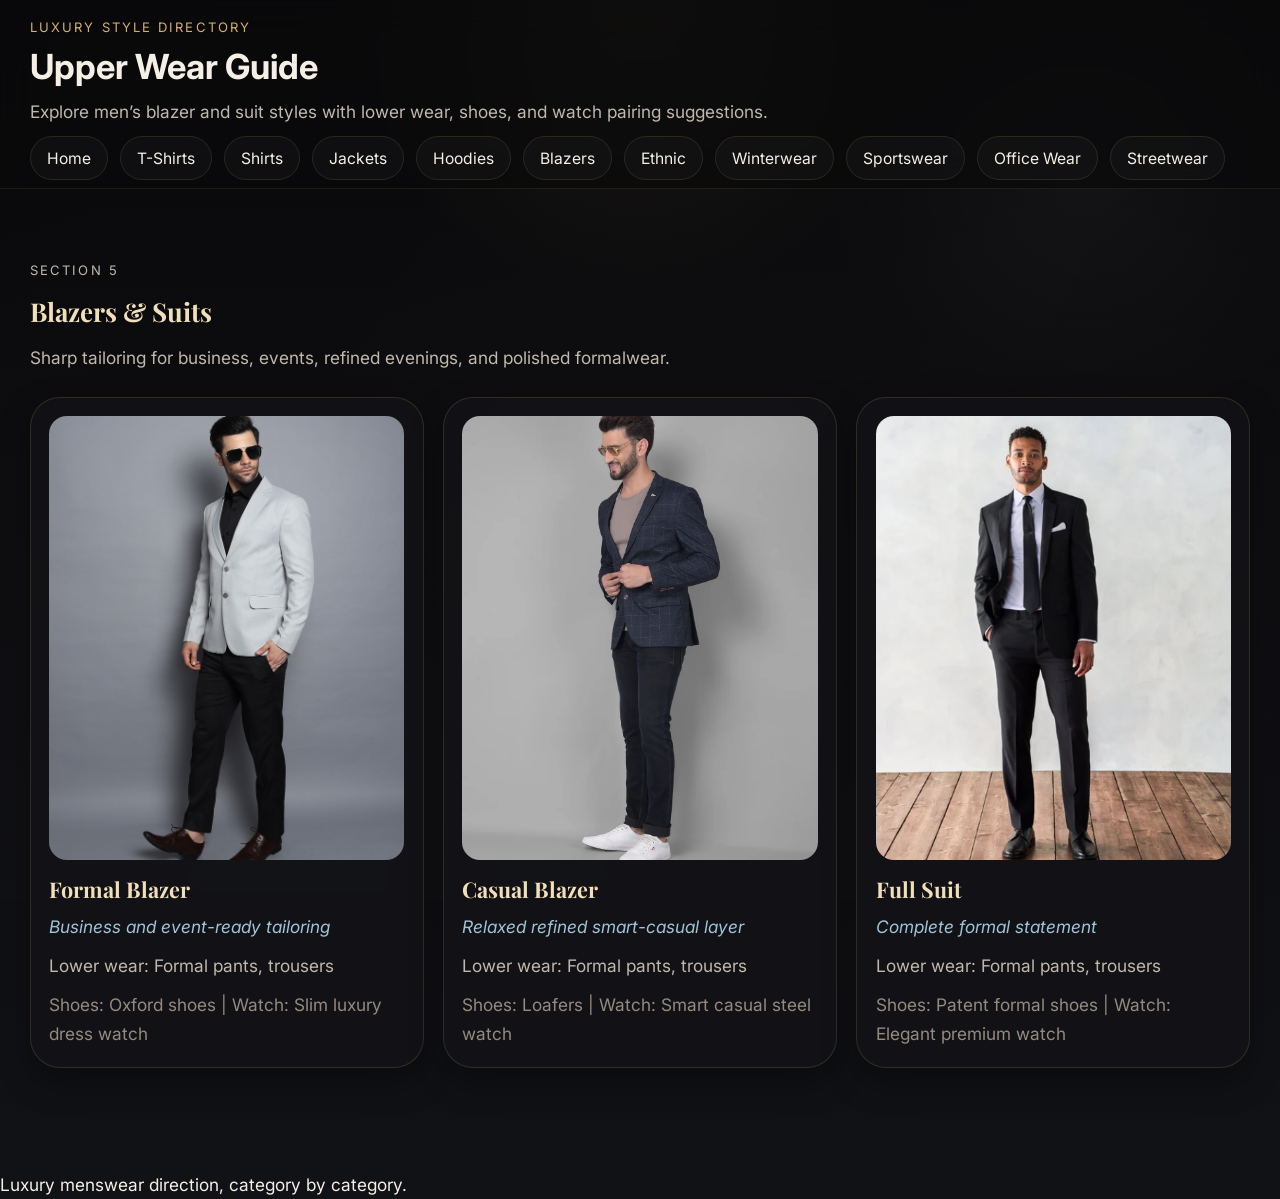
==== pintrest/blazers.html @ 8717c1ca "Add files via upload" ====
<!DOCTYPE html>
<html lang="en">
<head>
  <meta charset="UTF-8" />
  <meta name="viewport" content="width=device-width, initial-scale=1.0" />
  <title>Upper Wear Guide | Blazers</title>

  <link rel="preconnect" href="https://fonts.googleapis.com">
  <link rel="preconnect" href="https://fonts.gstatic.com" crossorigin>
  <link href="https://fonts.googleapis.com/css2?family=Playfair+Display:wght@600;700;800&family=Inter:wght@400;500;600&display=swap" rel="stylesheet">

  <link rel="stylesheet" href="style.css" />
</head>
<body>

  <header class="site-header">
    <div class="header-inner">
      <div class="brand-block">
        <p class="eyebrow">Luxury Style Directory</p>
        <h1>Upper Wear Guide</h1>
        <p class="hero-text">
          Explore men’s blazer and suit styles with lower wear, shoes, and watch pairing suggestions.
        </p>
      </div>

      <nav class="top-nav">
        <button class="nav-toggle" id="navToggle" aria-label="Open menu">☰</button>
        <ul class="nav-links" id="navLinks">
          <li><a href="index.html">Home</a></li>
          <li><a href="tshirts.html">T-Shirts</a></li>
          <li><a href="shirts.html">Shirts</a></li>
          <li><a href="jackets.html">Jackets</a></li>
          <li><a href="hoodies.html">Hoodies</a></li>
          <li><a href="blazers.html">Blazers</a></li>
          <li><a href="ethnic.html">Ethnic</a></li>
          <li><a href="winterwear.html">Winterwear</a></li>
          <li><a href="sportswear.html">Sportswear</a></li>
          <li><a href="officewear.html">Office Wear</a></li>
          <li><a href="streetwear.html">Streetwear</a></li>
        </ul>
      </nav>
    </div>
  </header>

  <main class="guide-main">

    <section class="guide-section" id="blazers">
      <div class="section-head">
        <p class="section-kicker">Section 5</p>
        <h2>Blazers & Suits</h2>
        <p>Sharp tailoring for business, events, refined evenings, and polished formalwear.</p>
      </div>

      <div class="guide-grid">
        <article class="guide-card" onclick="openGuideModal(this)">
          <div class="guide-image-wrap">
            <img src="imgs/demoo19.jpg" alt="Formal Blazer combination" class="guide-image">
          </div>
          <h3>Formal Blazer</h3>
          <p class="wear-type">Business and event-ready tailoring</p>
          <p class="lower-wear">Lower wear: Formal pants, trousers</p>
          <p class="extra-suggestion">Shoes: Oxford shoes | Watch: Slim luxury dress watch</p>
        </article>

        <article class="guide-card" onclick="openGuideModal(this)">
          <div class="guide-image-wrap">
            <img src="imgs/demoo20.jpg" alt="Casual Blazer combination" class="guide-image">
          </div>
          <h3>Casual Blazer</h3>
          <p class="wear-type">Relaxed refined smart-casual layer</p>
          <p class="lower-wear">Lower wear: Formal pants, trousers</p>
          <p class="extra-suggestion">Shoes: Loafers | Watch: Smart casual steel watch</p>
        </article>

        <article class="guide-card" onclick="openGuideModal(this)">
          <div class="guide-image-wrap">
            <img src="imgs/demoo21.jpg" alt="Full Suit combination" class="guide-image">
          </div>
          <h3>Full Suit</h3>
          <p class="wear-type">Complete formal statement</p>
          <p class="lower-wear">Lower wear: Formal pants, trousers</p>
          <p class="extra-suggestion">Shoes: Patent formal shoes | Watch: Elegant premium watch</p>
        </article>
      </div>
    </section>

  </main>

  <div class="guide-modal" id="guideModal">
    <div class="guide-modal-panel">
      <button class="close-btn" id="closeModalBtn" aria-label="Close details">&times;</button>
      <div class="modal-image-wrap">
        <img id="modalImage" src="" alt="" class="modal-image">
      </div>
      <p class="modal-label">Upper Wear Guide</p>
      <h3 id="modalTitle"></h3>
      <p id="modalType"></p>
      <div class="modal-divider"></div>
      <p id="modalLower"></p>
      <p id="modalExtra"></p>
    </div>
  </div>

  <footer class="site-footer">
    <p>Luxury menswear direction, category by category.</p>
  </footer>

  <script src="script.js"></script>
</body>
</html>
---- pintrest/style.css ----
:root {
  --bg-main: #0b0b0d;
  --bg-soft: #121216;
  --bg-elevated: #17171c;
  --panel: rgba(20, 20, 24, 0.78);
  --panel-strong: rgba(17, 17, 20, 0.94);
  --gold: #d4af6a;
  --gold-soft: #f1dfbb;
  --gold-dim: rgba(212, 175, 106, 0.18);
  --text-main: #f5efe6;
  --text-muted: #c0b8ac;
  --text-faint: #938b80;
  --accent: #9fc4d8;
  --accent-soft: rgba(159, 196, 216, 0.12);
  --border: rgba(212, 175, 106, 0.16);
  --border-soft: rgba(255, 255, 255, 0.06);
  --shadow-lg: 0 24px 60px rgba(0, 0, 0, 0.48);
  --shadow-md: 0 14px 32px rgba(0, 0, 0, 0.34);
  --radius-sm: 12px;
  --radius-md: 20px;
  --radius-lg: 30px;
  --content: 1220px;
  --text-xs: clamp(0.75rem, 0.72rem + 0.12vw, 0.875rem);
  --text-sm: clamp(0.9rem, 0.86rem + 0.15vw, 1rem);
  --text-base: clamp(1rem, 0.97rem + 0.2vw, 1.08rem);
  --text-lg: clamp(1.15rem, 1.05rem + 0.5vw, 1.45rem);
  --text-xl: clamp(1.7rem, 1.3rem + 1.8vw, 2.9rem);
  --text-2xl: clamp(2.4rem, 1.8rem + 3.8vw, 5rem);
}

* { margin: 0; padding: 0; box-sizing: border-box; }
html { scroll-behavior: smooth; }
body {
  font-family: "Inter", sans-serif;
  line-height: 1.7;
  font-size: var(--text-base);
  color: var(--text-main);
  min-height: 100vh;
  overflow-x: hidden;
  background:
    radial-gradient(circle at top, rgba(212,175,106,0.09), transparent 22%),
    radial-gradient(circle at 85% 15%, rgba(255,255,255,0.035), transparent 18%),
    linear-gradient(180deg, #070708 0%, #0d0d10 45%, #111216 100%);
}
body::before {
  content: "";
  position: fixed;
  inset: 0;
  pointer-events: none;
  background: linear-gradient(120deg, transparent 0%, rgba(255,255,255,0.015) 50%, transparent 100%);
  mix-blend-mode: screen;
  opacity: 0.45;
}
img { display: block; max-width: 100%; }
a { color: inherit; }
button, input, textarea { font: inherit; }

.site-shell {
  position: relative;
  isolation: isolate;
}

.site-header {
  position: sticky;
  top: 0;
  z-index: 40;
  backdrop-filter: blur(18px);
  -webkit-backdrop-filter: blur(18px);
  background: rgba(10, 10, 12, 0.72);
  border-bottom: 1px solid rgba(212, 175, 106, 0.1);
}
.header-inner,
.guide-main,
.site-footer-inner {
  width: min(calc(100% - 2rem), var(--content));
  margin: 0 auto;
}
.header-inner {
  display: grid;
  gap: 1rem;
  padding: 1rem 0;
}
.brand-line {
  display: flex;
  align-items: center;
  justify-content: space-between;
  gap: 1rem;
}
.brand-link {
  display: inline-flex;
  align-items: center;
  gap: 0.9rem;
  text-decoration: none;
}
.brand-mark {
  width: 46px;
  height: 46px;
  border-radius: 14px;
  border: 1px solid var(--border);
  display: grid;
  place-items: center;
  color: var(--gold-soft);
  background: linear-gradient(180deg, rgba(212,175,106,0.14), rgba(255,255,255,0.03));
  box-shadow: inset 0 1px 0 rgba(255,255,255,0.08);
}
.brand-meta small,
.eyebrow,
.section-kicker,
.category-label,
.hero-stat-label,
.info-kicker {
  text-transform: uppercase;
  letter-spacing: 0.16em;
  font-size: var(--text-xs);
  color: var(--gold);
}
.brand-meta strong {
  display: block;
  font-family: "Playfair Display", serif;
  font-size: 1.2rem;
  color: var(--gold-soft);
  line-height: 1.1;
}
.nav-toggle {
  display: none;
  align-items: center;
  justify-content: center;
  min-width: 46px;
  min-height: 46px;
  border-radius: 14px;
  border: 1px solid var(--border);
  background: rgba(255,255,255,0.04);
  color: var(--gold-soft);
  cursor: pointer;
}
.top-nav {
  display: flex;
  justify-content: space-between;
  align-items: center;
  gap: 1rem;
}
.nav-links {
  display: flex;
  flex-wrap: wrap;
  gap: 0.75rem;
  list-style: none;
}
.nav-links a {
  text-decoration: none;
  color: var(--text-main);
  padding: 0.72rem 1rem;
  border: 1px solid rgba(212, 175, 106, 0.14);
  border-radius: 999px;
  background: rgba(255,255,255,0.025);
  transition: transform 0.25s ease, border-color 0.25s ease, color 0.25s ease, background 0.25s ease;
  font-size: var(--text-sm);
}
.nav-links a:hover,
.nav-links a.active {
  color: var(--gold-soft);
  border-color: rgba(212, 175, 106, 0.32);
  background: rgba(212,175,106,0.08);
  transform: translateY(-2px);
}

.guide-main { padding: 2rem 0 4rem; }
.hero-grid {
  display: grid;
  grid-template-columns: 1.15fr 0.85fr;
  gap: 1.5rem;
  align-items: stretch;
  margin-bottom: 2rem;
}
.hero-panel,
.hero-visual,
.guide-card,
.info-box,
.category-card,
.guide-modal-panel,
.feature-panel {
  background: var(--panel);
  border: 1px solid var(--border);
  border-radius: var(--radius-lg);
  backdrop-filter: blur(14px);
  -webkit-backdrop-filter: blur(14px);
  box-shadow: var(--shadow-md);
}
.hero-panel {
  padding: 2rem;
  display: flex;
  flex-direction: column;
  justify-content: space-between;
  gap: 1.5rem;
}
.hero-title,
.page-hero-title,
.section-head h2,
.info-box h2,
.guide-card h3,
.modal-title {
  font-family: "Playfair Display", serif;
  color: var(--gold-soft);
}
.hero-title,
.page-hero-title {
  font-size: var(--text-2xl);
  line-height: 0.98;
  text-transform: uppercase;
  letter-spacing: 0.06em;
}
.hero-text,
.page-hero-copy,
.section-head p,
.info-box p,
.feature-panel p,
.category-card p,
.category-count,
.modal-copy,
.guide-intro {
  color: var(--text-muted);
}
.hero-actions {
  display: flex;
  flex-wrap: wrap;
  gap: 0.9rem;
}
.btn {
  display: inline-flex;
  align-items: center;
  justify-content: center;
  gap: 0.55rem;
  min-height: 48px;
  padding: 0.9rem 1.2rem;
  border-radius: 999px;
  text-decoration: none;
  border: 1px solid transparent;
  transition: all 0.25s ease;
}
.btn-primary {
  color: #0f0f11;
  background: linear-gradient(180deg, var(--gold-soft), var(--gold));
  box-shadow: 0 10px 24px rgba(212,175,106,0.18);
}
.btn-secondary {
  border-color: var(--border);
  color: var(--text-main);
  background: rgba(255,255,255,0.03);
}
.btn:hover { transform: translateY(-2px); }
.hero-stats {
  display: grid;
  grid-template-columns: repeat(3, minmax(0, 1fr));
  gap: 0.9rem;
}
.hero-stat {
  padding: 1rem;
  border-radius: var(--radius-md);
  border: 1px solid var(--border-soft);
  background: rgba(255,255,255,0.025);
}
.hero-stat strong {
  display: block;
  color: var(--gold-soft);
  font-size: 1.45rem;
  margin-bottom: 0.2rem;
}
.hero-visual {
  position: relative;
  overflow: hidden;
  min-height: 100%;
  background:
    linear-gradient(180deg, rgba(212,175,106,0.14), rgba(255,255,255,0.02)),
    radial-gradient(circle at top right, rgba(159,196,216,0.18), transparent 36%),
    var(--panel-strong);
  padding: 1.6rem;
}
.hero-visual::after {
  content: "";
  position: absolute;
  inset: auto -10% -30% auto;
  width: 240px;
  height: 240px;
  border-radius: 50%;
  background: radial-gradient(circle, rgba(212,175,106,0.22), transparent 65%);
}
.visual-card {
  position: relative;
  z-index: 1;
  display: grid;
  gap: 1rem;
  height: 100%;
}
.visual-frame {
  min-height: 360px;
  border-radius: 24px;
  border: 1px solid rgba(212,175,106,0.18);
  overflow: hidden;
  background: linear-gradient(180deg, #17171b, #0c0c0f);
  display: grid;
  place-items: center;
}
.visual-frame img,
.guide-image,
.modal-image {
  width: 100%;
  height: 100%;
  object-fit: cover;
}
.visual-notes {
  display: grid;
  grid-template-columns: repeat(2, minmax(0, 1fr));
  gap: 0.85rem;
}
.feature-panel {
  padding: 1rem;
  border-radius: var(--radius-md);
}
.feature-panel strong {
  display: block;
  color: var(--gold-soft);
  margin-bottom: 0.3rem;
}

.page-hero {
  padding: 1.5rem 0 1rem;
}
.page-hero-card {
  display: grid;
  grid-template-columns: 1.1fr 0.9fr;
  gap: 1.4rem;
  padding: 1.5rem;
  background: linear-gradient(180deg, rgba(255,255,255,0.02), rgba(255,255,255,0.01));
  border: 1px solid var(--border);
  border-radius: var(--radius-lg);
  box-shadow: var(--shadow-md);
}
.page-hero-copy { max-width: 62ch; }
.page-hero-meta {
  display: grid;
  gap: 0.9rem;
  align-content: start;
}
.page-meta-card {
  padding: 1rem 1.1rem;
  border: 1px solid var(--border-soft);
  border-radius: var(--radius-md);
  background: rgba(255,255,255,0.025);
}
.page-meta-card strong {
  display: block;
  color: var(--gold-soft);
  margin-bottom: 0.2rem;
}

.guide-section,
.info-section,
.category-preview {
  padding: 2.4rem 0;
}
.section-head {
  display: flex;
  flex-direction: column;
  gap: 0.55rem;
  margin-bottom: 1.5rem;
}
.guide-grid,
.category-grid,
.info-grid {
  display: grid;
  gap: 1.2rem;
}
.guide-grid { grid-template-columns: repeat(auto-fit, minmax(250px, 1fr)); }
.category-grid { grid-template-columns: repeat(auto-fit, minmax(260px, 1fr)); }
.info-grid { grid-template-columns: repeat(auto-fit, minmax(250px, 1fr)); }
.guide-card,
.category-card,
.info-box {
  padding: 1.15rem;
}
.guide-card {
  cursor: pointer;
  transition: transform 0.28s ease, border-color 0.28s ease, box-shadow 0.28s ease;
}
.guide-card:hover,
.category-card:hover {
  transform: translateY(-6px);
  border-color: rgba(212, 175, 106, 0.32);
  box-shadow: 0 18px 34px rgba(0,0,0,0.55), 0 10px 22px rgba(212,175,106,0.14);
}
.guide-image-wrap,
.category-image-wrap {
  width: 100%;
  aspect-ratio: 4 / 5;
  overflow: hidden;
  border-radius: 18px;
  margin-bottom: 1rem;
  background: #16161a;
}
.guide-card h3 { font-size: 1.35rem; margin-bottom: 0.55rem; line-height: 1.25; }
.wear-type { color: var(--accent); font-style: italic; margin-bottom: 0.65rem; }
.lower-wear { color: var(--text-muted); margin-bottom: 0.55rem; }
.extra-suggestion { color: var(--text-faint); }
.category-card {
  text-decoration: none;
  transition: transform 0.28s ease, border-color 0.28s ease, box-shadow 0.28s ease;
}
.category-card h3 { margin-bottom: 0.45rem; font-size: 1.45rem; }
.category-count { display: inline-block; margin-top: 0.9rem; color: var(--gold-soft); }
.info-box h2 { font-size: var(--text-xl); margin-bottom: 0.65rem; }
.contact-line { color: var(--gold-soft); margin-top: 0.8rem; }
.social-list { list-style: none; margin-top: 1rem; }
.social-list li + li { margin-top: 0.5rem; }
.social-list a { color: var(--accent); text-decoration: none; }
.social-list a:hover { color: var(--gold-soft); }

.guide-modal {
  position: fixed;
  inset: 0;
  z-index: 9999;
  display: none;
  align-items: center;
  justify-content: center;
  padding: 1rem;
  background: rgba(0,0,0,0.82);
}
.guide-
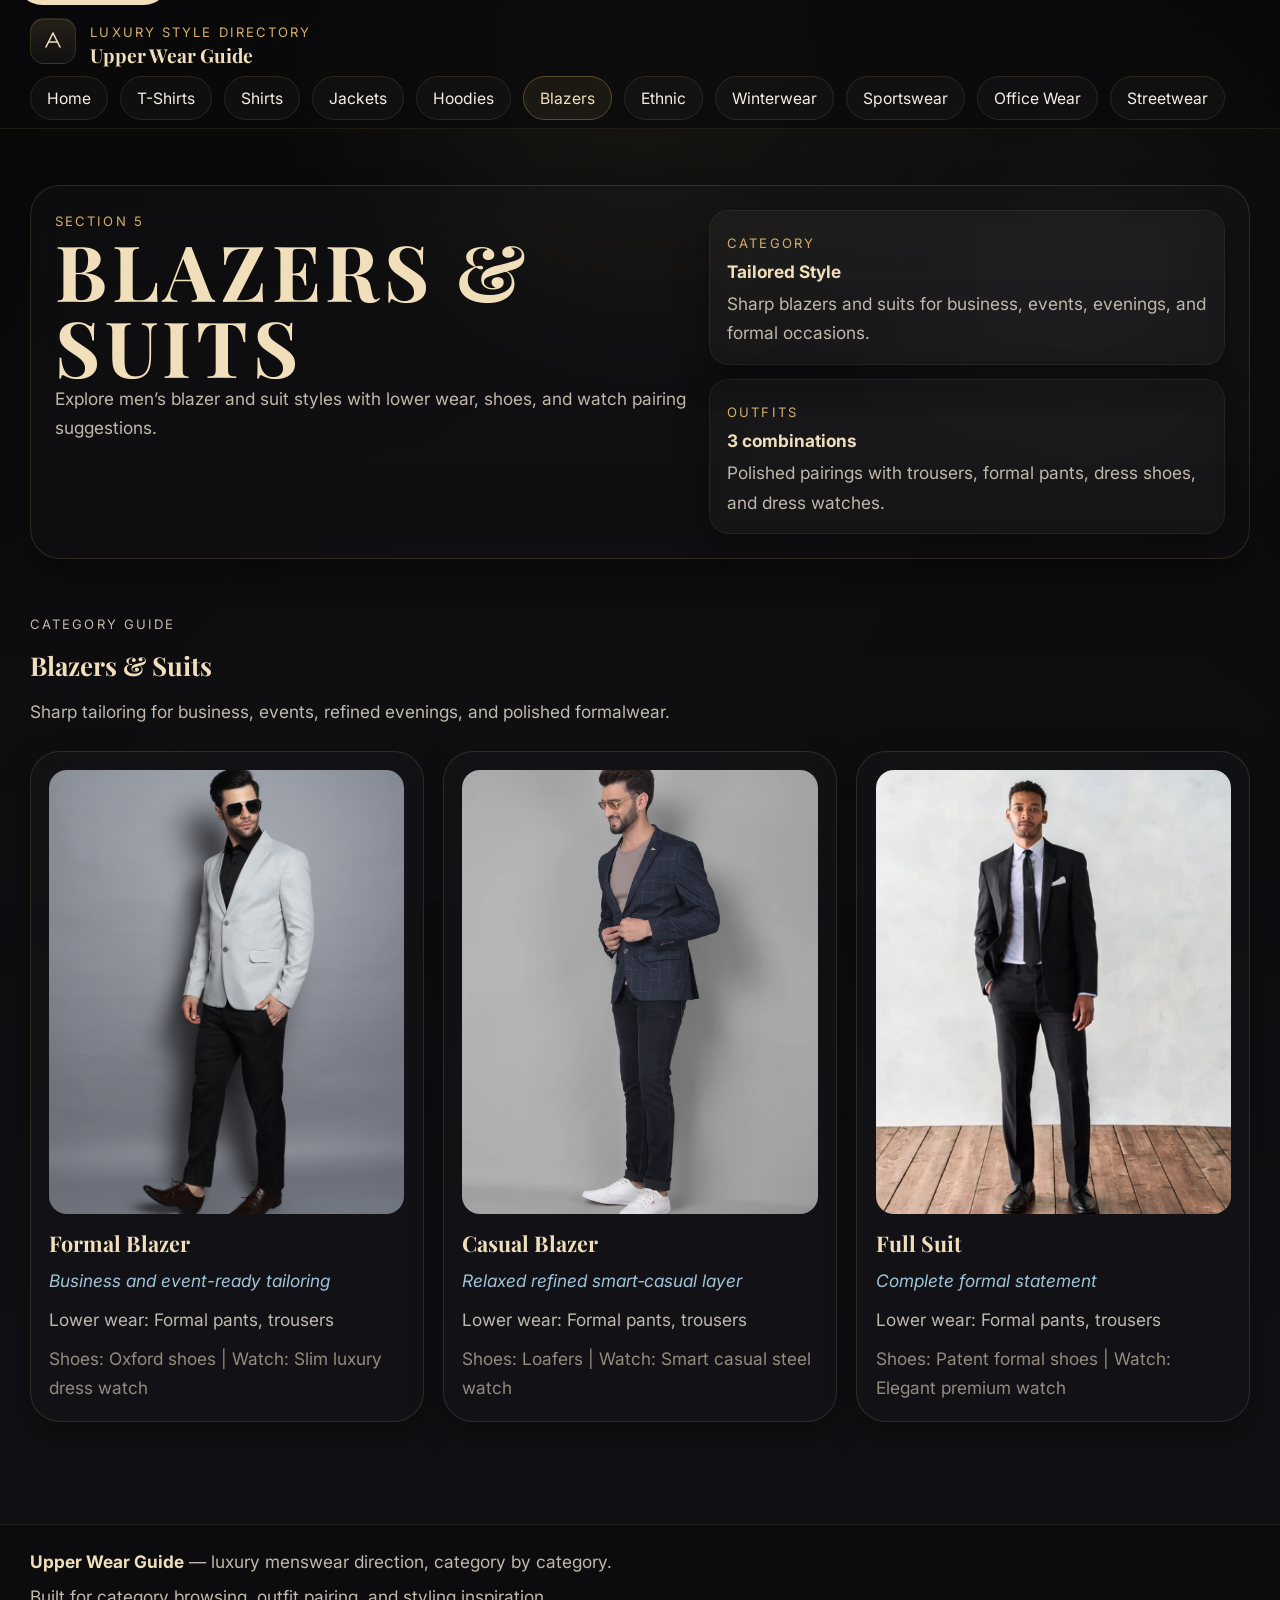
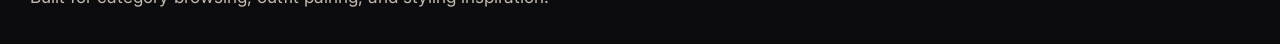
==== commit 79ab9186: "Update blazers.html" ====
--- a/pintrest/blazers.html
+++ b/pintrest/blazers.html
@@ -12,26 +12,35 @@
   <link rel="stylesheet" href="style.css" />
 </head>
 <body>
+  <a class="skip-link" href="#main-content">Skip to content</a>
 
   <header class="site-header">
     <div class="header-inner">
-      <div class="brand-block">
-        <p class="eyebrow">Luxury Style Directory</p>
-        <h1>Upper Wear Guide</h1>
-        <p class="hero-text">
-          Explore men’s blazer and suit styles with lower wear, shoes, and watch pairing suggestions.
-        </p>
+      <div class="brand-line">
+        <a class="brand-link" href="index.html">
+          <span class="brand-mark" aria-hidden="true">
+            <svg width="24" height="24" viewBox="0 0 24 24" fill="none" xmlns="http://www.w3.org/2000/svg">
+              <path d="M5 18L12 4L19 18" stroke="currentColor" stroke-width="1.6" stroke-linecap="round" stroke-linejoin="round"/>
+              <path d="M8 13H16" stroke="currentColor" stroke-width="1.6" stroke-linecap="round"/>
+            </svg>
+          </span>
+          <span class="brand-meta">
+            <small>Luxury Style Directory</small>
+            <strong>Upper Wear Guide</strong>
+          </span>
+        </a>
+
+        <button class="nav-toggle" id="navToggle" aria-expanded="false" aria-label="Open menu">☰</button>
       </div>
 
-      <nav class="top-nav">
-        <button class="nav-toggle" id="navToggle" aria-label="Open menu">☰</button>
+      <nav class="top-nav" aria-label="Primary">
         <ul class="nav-links" id="navLinks">
           <li><a href="index.html">Home</a></li>
           <li><a href="tshirts.html">T-Shirts</a></li>
           <li><a href="shirts.html">Shirts</a></li>
           <li><a href="jackets.html">Jackets</a></li>
           <li><a href="hoodies.html">Hoodies</a></li>
-          <li><a href="blazers.html">Blazers</a></li>
+          <li><a href="blazers.html" class="active">Blazers</a></li>
           <li><a href="ethnic.html">Ethnic</a></li>
           <li><a href="winterwear.html">Winterwear</a></li>
           <li><a href="sportswear.html">Sportswear</a></li>
@@ -42,40 +51,70 @@
     </div>
   </header>
 
-  <main class="guide-main">
+  <main class="guide-main" id="main-content">
+    <section class="page-hero">
+      <div class="page-hero-card">
+        <div>
+          <p class="eyebrow">Section 5</p>
+          <h1 class="page-hero-title">Blazers & Suits</h1>
+          <p class="page-hero-copy">
+            Explore men’s blazer and suit styles with lower wear, shoes, and watch pairing suggestions.
+          </p>
+        </div>
+
+        <div class="page-hero-meta">
+          <div class="page-meta-card">
+            <span class="hero-stat-label">Category</span>
+            <strong>Tailored Style</strong>
+            <p>Sharp blazers and suits for business, events, evenings, and formal occasions.</p>
+          </div>
+          <div class="page-meta-card">
+            <span class="hero-stat-label">Outfits</span>
+            <strong>3 combinations</strong>
+            <p>Polished pairings with trousers, formal pants, dress shoes, and dress watches.</p>
+          </div>
+        </div>
+      </div>
+    </section>
 
     <section class="guide-section" id="blazers">
       <div class="section-head">
-        <p class="section-kicker">Section 5</p>
+        <p class="section-kicker">Category Guide</p>
         <h2>Blazers & Suits</h2>
         <p>Sharp tailoring for business, events, refined evenings, and polished formalwear.</p>
       </div>
 
       <div class="guide-grid">
-        <article class="guide-card" onclick="openGuideModal(this)">
-          <div class="guide-image-wrap">
-            <img src="imgs/demoo19.jpg" alt="Formal Blazer combination" class="guide-image">
-          </div>
+        <article class="guide-card">
+          <button class="image-trigger" type="button" onclick="openGuideModal(this.closest('.guide-card'))" aria-label="Open Formal Blazer details">
+            <div class="guide-image-wrap">
+              <img src="imgs/demoo19.jpg" alt="Formal Blazer combination" class="guide-image">
+            </div>
+          </button>
           <h3>Formal Blazer</h3>
           <p class="wear-type">Business and event-ready tailoring</p>
           <p class="lower-wear">Lower wear: Formal pants, trousers</p>
           <p class="extra-suggestion">Shoes: Oxford shoes | Watch: Slim luxury dress watch</p>
         </article>
 
-        <article class="guide-card" onclick="openGuideModal(this)">
-          <div class="guide-image-wrap">
-            <img src="imgs/demoo20.jpg" alt="Casual Blazer combination" class="guide-image">
-          </div>
+        <article class="guide-card">
+          <button class="image-trigger" type="button" onclick="openGuideModal(this.closest('.guide-card'))" aria-label="Open Casual Blazer details">
+            <div class="guide-image-wrap">
+              <img src="imgs/demoo20.jpg" alt="Casual Blazer combination" class="guide-image">
+            </div>
+          </button>
           <h3>Casual Blazer</h3>
-          <p class="wear-type">Relaxed refined smart-casual layer</p>
+          <p class="wear-type">Relaxed refined smart‑casual layer</p>
           <p class="lower-wear">Lower wear: Formal pants, trousers</p>
           <p class="extra-suggestion">Shoes: Loafers | Watch: Smart casual steel watch</p>
         </article>
 
-        <article class="guide-card" onclick="openGuideModal(this)">
-          <div class="guide-image-wrap">
-            <img src="imgs/demoo21.jpg" alt="Full Suit combination" class="guide-image">
-          </div>
+        <article class="guide-card">
+          <button class="image-trigger" type="button" onclick="openGuideModal(this.closest('.guide-card'))" aria-label="Open Full Suit details">
+            <div class="guide-image-wrap">
+              <img src="imgs/demoo21.jpg" alt="Full Suit combination" class="guide-image">
+            </div>
+          </button>
           <h3>Full Suit</h3>
           <p class="wear-type">Complete formal statement</p>
           <p class="lower-wear">Lower wear: Formal pants, trousers</p>
@@ -83,28 +122,32 @@
         </article>
       </div>
     </section>
-
   </main>
 
-  <div class="guide-modal" id="guideModal">
+  <div class="guide-modal" id="guideModal" role="dialog" aria-modal="true" aria-labelledby="modalTitle" aria-describedby="modalType">
     <div class="guide-modal-panel">
-      <button class="close-btn" id="closeModalBtn" aria-label="Close details">&times;</button>
+      <button class="close-btn" id="closeModalBtn" type="button" aria-label="Close details">&times;</button>
+
       <div class="modal-image-wrap">
         <img id="modalImage" src="" alt="" class="modal-image">
       </div>
+
       <p class="modal-label">Upper Wear Guide</p>
-      <h3 id="modalTitle"></h3>
-      <p id="modalType"></p>
+      <h3 id="modalTitle" class="modal-title"></h3>
+      <p id="modalType" class="modal-copy"></p>
       <div class="modal-divider"></div>
-      <p id="modalLower"></p>
-      <p id="modalExtra"></p>
+      <p id="modalLower" class="modal-copy"></p>
+      <p id="modalExtra" class="modal-copy"></p>
     </div>
   </div>
 
   <footer class="site-footer">
-    <p>Luxury menswear direction, category by category.</p>
+    <div class="site-footer-inner">
+      <p><strong>Upper Wear Guide</strong> — luxury menswear direction, category by category.</p>
+      <p>Built for category browsing, outfit pairing, and styling inspiration.</p>
+    </div>
   </footer>
 
   <script src="script.js"></script>
 </body>
-</html>+</html>
--- a/pintrest/style.css
+++ b/pintrest/style.css
@@ -28,8 +28,16 @@
   --text-2xl: clamp(2.4rem, 1.8rem + 3.8vw, 5rem);
 }
 
-* { margin: 0; padding: 0; box-sizing: border-box; }
-html { scroll-behavior: smooth; }
+* {
+  margin: 0;
+  padding: 0;
+  box-sizing: border-box;
+}
+
+html {
+  scroll-behavior: smooth;
+}
+
 body {
   font-family: "Inter", sans-serif;
   line-height: 1.7;
@@ -38,10 +46,11 @@
   min-height: 100vh;
   overflow-x: hidden;
   background:
-    radial-gradient(circle at top, rgba(212,175,106,0.09), transparent 22%),
-    radial-gradient(circle at 85% 15%, rgba(255,255,255,0.035), transparent 18%),
+    radial-gradient(circle at top, rgba(212, 175, 106, 0.09), transparent 22%),
+    radial-gradient(circle at 85% 15%, rgba(255, 255, 255, 0.035), transparent 18%),
     linear-gradient(180deg, #070708 0%, #0d0d10 45%, #111216 100%);
 }
+
 body::before {
   content: "";
   position: fixed;
@@ -51,13 +60,42 @@
   mix-blend-mode: screen;
   opacity: 0.45;
 }
-img { display: block; max-width: 100%; }
-a { color: inherit; }
-button, input, textarea { font: inherit; }
+
+img {
+  display: block;
+  max-width: 100%;
+}
+
+a {
+  color: inherit;
+}
+
+button,
+input,
+textarea {
+  font: inherit;
+}
 
 .site-shell {
   position: relative;
   isolation: isolate;
+}
+
+.skip-link {
+  position: absolute;
+  left: 1rem;
+  top: -3rem;
+  z-index: 10000;
+  padding: 0.75rem 1rem;
+  background: var(--gold-soft);
+  color: #111;
+  border-radius: 999px;
+  text-decoration: none;
+  font-weight: 600;
+}
+
+.skip-link:focus {
+  top: 1rem;
 }
 
 .site-header {
@@ -69,29 +107,34 @@
   background: rgba(10, 10, 12, 0.72);
   border-bottom: 1px solid rgba(212, 175, 106, 0.1);
 }
+
 .header-inner,
 .guide-main,
 .site-footer-inner {
   width: min(calc(100% - 2rem), var(--content));
   margin: 0 auto;
 }
+
 .header-inner {
   display: grid;
   gap: 1rem;
   padding: 1rem 0;
 }
+
 .brand-line {
   display: flex;
   align-items: center;
   justify-content: space-between;
   gap: 1rem;
 }
+
 .brand-link {
   display: inline-flex;
   align-items: center;
   gap: 0.9rem;
   text-decoration: none;
 }
+
 .brand-mark {
   width: 46px;
   height: 46px;
@@ -103,17 +146,20 @@
   background: linear-gradient(180deg, rgba(212,175,106,0.14), rgba(255,255,255,0.03));
   box-shadow: inset 0 1px 0 rgba(255,255,255,0.08);
 }
+
 .brand-meta small,
 .eyebrow,
 .section-kicker,
 .category-label,
 .hero-stat-label,
-.info-kicker {
+.info-kicker,
+.modal-label {
   text-transform: uppercase;
   letter-spacing: 0.16em;
   font-size: var(--text-xs);
   color: var(--gold);
 }
+
 .brand-meta strong {
   display: block;
   font-family: "Playfair Display", serif;
@@ -121,6 +167,7 @@
   color: var(--gold-soft);
   line-height: 1.1;
 }
+
 .nav-toggle {
   display: none;
   align-items: center;
@@ -133,18 +180,21 @@
   color: var(--gold-soft);
   cursor: pointer;
 }
+
 .top-nav {
   display: flex;
   justify-content: space-between;
   align-items: center;
   gap: 1rem;
 }
+
 .nav-links {
   display: flex;
   flex-wrap: wrap;
   gap: 0.75rem;
   list-style: none;
 }
+
 .nav-links a {
   text-decoration: none;
   color: var(--text-main);
@@ -155,6 +205,7 @@
   transition: transform 0.25s ease, border-color 0.25s ease, color 0.25s ease, background 0.25s ease;
   font-size: var(--text-sm);
 }
+
 .nav-links a:hover,
 .nav-links a.active {
   color: var(--gold-soft);
@@ -163,7 +214,10 @@
   transform: translateY(-2px);
 }
 
-.guide-main { padding: 2rem 0 4rem; }
+.guide-main {
+  padding: 2rem 0 4rem;
+}
+
 .hero-grid {
   display: grid;
   grid-template-columns: 1.15fr 0.85fr;
@@ -171,13 +225,16 @@
   align-items: stretch;
   margin-bottom: 2rem;
 }
+
 .hero-panel,
 .hero-visual,
 .guide-card,
 .info-box,
 .category-card,
 .guide-modal-panel,
-.feature-panel {
+.feature-panel,
+.page-hero-card,
+.page-meta-card {
   background: var(--panel);
   border: 1px solid var(--border);
   border-radius: var(--radius-lg);
@@ -185,6 +242,7 @@
   -webkit-backdrop-filter: blur(14px);
   box-shadow: var(--shadow-md);
 }
+
 .hero-panel {
   padding: 2rem;
   display: flex;
@@ -192,6 +250,7 @@
   justify-content: space-between;
   gap: 1.5rem;
 }
+
 .hero-title,
 .page-hero-title,
 .section-head h2,
@@ -201,6 +260,7 @@
   font-family: "Playfair Display", serif;
   color: var(--gold-soft);
 }
+
 .hero-title,
 .page-hero-title {
   font-size: var(--text-2xl);
@@ -208,6 +268,7 @@
   text-transform: uppercase;
   letter-spacing: 0.06em;
 }
+
 .hero-text,
 .page-hero-copy,
 .section-head p,
@@ -216,14 +277,17 @@
 .category-card p,
 .category-count,
 .modal-copy,
-.guide-intro {
+.guide-intro,
+.page-meta-card p {
   color: var(--text-muted);
 }
+
 .hero-actions {
   display: flex;
   flex-wrap: wrap;
   gap: 0.9rem;
 }
+
 .btn {
   display: inline-flex;
   align-items: center;
@@ -236,34 +300,43 @@
   border: 1px solid transparent;
   transition: all 0.25s ease;
 }
+
 .btn-primary {
   color: #0f0f11;
   background: linear-gradient(180deg, var(--gold-soft), var(--gold));
   box-shadow: 0 10px 24px rgba(212,175,106,0.18);
 }
+
 .btn-secondary {
   border-color: var(--border);
   color: var(--text-main);
   background: rgba(255,255,255,0.03);
 }
-.btn:hover { transform: translateY(-2px); }
+
+.btn:hover {
+  transform: translateY(-2px);
+}
+
 .hero-stats {
   display: grid;
   grid-template-columns: repeat(3, minmax(0, 1fr));
   gap: 0.9rem;
 }
+
 .hero-stat {
   padding: 1rem;
   border-radius: var(--radius-md);
   border: 1px solid var(--border-soft);
   background: rgba(255,255,255,0.025);
 }
+
 .hero-stat strong {
   display: block;
   color: var(--gold-soft);
   font-size: 1.45rem;
   margin-bottom: 0.2rem;
 }
+
 .hero-visual {
   position: relative;
   overflow: hidden;
@@ -274,6 +347,7 @@
     var(--panel-strong);
   padding: 1.6rem;
 }
+
 .hero-visual::after {
   content: "";
   position: absolute;
@@ -283,6 +357,7 @@
   border-radius: 50%;
   background: radial-gradient(circle, rgba(212,175,106,0.22), transparent 65%);
 }
+
 .visual-card {
   position: relative;
   z-index: 1;
@@ -290,6 +365,7 @@
   gap: 1rem;
   height: 100%;
 }
+
 .visual-frame {
   min-height: 360px;
   border-radius: 24px;
@@ -299,6 +375,7 @@
   display: grid;
   place-items: center;
 }
+
 .visual-frame img,
 .guide-image,
 .modal-image {
@@ -306,15 +383,18 @@
   height: 100%;
   object-fit: cover;
 }
+
 .visual-notes {
   display: grid;
   grid-template-columns: repeat(2, minmax(0, 1fr));
   gap: 0.85rem;
 }
+
 .feature-panel {
   padding: 1rem;
   border-radius: var(--radius-md);
 }
+
 .feature-panel strong {
   display: block;
   color: var(--gold-soft);
@@ -324,28 +404,32 @@
 .page-hero {
   padding: 1.5rem 0 1rem;
 }
+
 .page-hero-card {
   display: grid;
   grid-template-columns: 1.1fr 0.9fr;
   gap: 1.4rem;
   padding: 1.5rem;
   background: linear-gradient(180deg, rgba(255,255,255,0.02), rgba(255,255,255,0.01));
-  border: 1px solid var(--border);
-  border-radius: var(--radius-lg);
-  box-shadow: var(--shadow-md);
-}
-.page-hero-copy { max-width: 62ch; }
+}
+
+.page-hero-copy {
+  max-width: 62ch;
+}
+
 .page-hero-meta {
   display: grid;
   gap: 0.9rem;
   align-content: start;
 }
+
 .page-meta-card {
   padding: 1rem 1.1rem;
   border: 1px solid var(--border-soft);
   border-radius: var(--radius-md);
   background: rgba(255,255,255,0.025);
 }
+
 .page-meta-card strong {
   display: block;
   color: var(--gold-soft);
@@ -357,38 +441,69 @@
 .category-preview {
   padding: 2.4rem 0;
 }
+
 .section-head {
   display: flex;
   flex-direction: column;
   gap: 0.55rem;
   margin-bottom: 1.5rem;
 }
+
 .guide-grid,
 .category-grid,
 .info-grid {
   display: grid;
   gap: 1.2rem;
 }
-.guide-grid { grid-template-columns: repeat(auto-fit, minmax(250px, 1fr)); }
-.category-grid { grid-template-columns: repeat(auto-fit, minmax(260px, 1fr)); }
-.info-grid { grid-template-columns: repeat(auto-fit, minmax(250px, 1fr)); }
+
+.guide-grid {
+  grid-template-columns: repeat(auto-fit, minmax(250px, 1fr));
+}
+
+.category-grid {
+  grid-template-columns: repeat(auto-fit, minmax(260px, 1fr));
+}
+
+.info-grid {
+  grid-template-columns: repeat(auto-fit, minmax(250px, 1fr));
+}
+
 .guide-card,
 .category-card,
 .info-box {
   padding: 1.15rem;
 }
+
 .guide-card {
-  cursor: pointer;
   transition: transform 0.28s ease, border-color 0.28s ease, box-shadow 0.28s ease;
 }
+
 .guide-card:hover,
 .category-card:hover {
   transform: translateY(-6px);
   border-color: rgba(212, 175, 106, 0.32);
   box-shadow: 0 18px 34px rgba(0,0,0,0.55), 0 10px 22px rgba(212,175,106,0.14);
 }
+
+.image-trigger {
+  display: block;
+  width: 100%;
+  padding: 0;
+  background: transparent;
+  border: 0;
+  cursor: pointer;
+  text-align: left;
+  border-radius: 18px;
+}
+
+.image-trigger:focus-visible {
+  outline: 2px solid var(--gold-soft);
+  outline-offset: 4px;
+}
+
 .guide-image-wrap,
-.category-image-wrap {
+.category-image-wrap,
+.modal-image-wrap {
   width: 100%;
   aspect-ratio: 4 / 5;
   overflow: hidden;
@@ -396,22 +511,71 @@
   margin-bottom: 1rem;
   background: #16161a;
 }
-.guide-card h3 { font-size: 1.35rem; margin-bottom: 0.55rem; line-height: 1.25; }
-.wear-type { color: var(--accent); font-style: italic; margin-bottom: 0.65rem; }
-.lower-wear { color: var(--text-muted); margin-bottom: 0.55rem; }
-.extra-suggestion { color: var(--text-faint); }
+
+.guide-card h3 {
+  font-size: 1.35rem;
+  margin-bottom: 0.55rem;
+  line-height: 1.25;
+}
+
+.wear-type {
+  color: var(--accent);
+  font-style: italic;
+  margin-bottom: 0.65rem;
+}
+
+.lower-wear {
+  color: var(--text-muted);
+  margin-bottom: 0.55rem;
+}
+
+.extra-suggestion {
+  color: var(--text-faint);
+}
+
 .category-card {
   text-decoration: none;
   transition: transform 0.28s ease, border-color 0.28s ease, box-shadow 0.28s ease;
 }
-.category-card h3 { margin-bottom: 0.45rem; font-size: 1.45rem; }
-.category-count { display: inline-block; margin-top: 0.9rem; color: var(--gold-soft); }
-.info-box h2 { font-size: var(--text-xl); margin-bottom: 0.65rem; }
-.contact-line { color: var(--gold-soft); margin-top: 0.8rem; }
-.social-list { list-style: none; margin-top: 1rem; }
-.social-list li + li { margin-top: 0.5rem; }
-.social-list a { color: var(--accent); text-decoration: none; }
-.social-list a:hover { color: var(--gold-soft); }
+
+.category-card h3 {
+  margin-bottom: 0.45rem;
+  font-size: 1.45rem;
+}
+
+.category-count {
+  display: inline-block;
+  margin-top: 0.9rem;
+  color: var(--gold-soft);
+}
+
+.info-box h2 {
+  font-size: var(--text-xl);
+  margin-bottom: 0.65rem;
+}
+
+.contact-line {
+  color: var(--gold-soft);
+  margin-top: 0.8rem;
+}
+
+.social-list {
+  list-style: none;
+  margin-top: 1rem;
+}
+
+.social-list li + li {
+  margin-top: 0.5rem;
+}
+
+.social-list a {
+  color: var(--accent);
+  text-decoration: none;
+}
+
+.social-list a:hover {
+  color: var(--gold-soft);
+}
 
 .guide-modal {
   position: fixed;
@@ -421,6 +585,170 @@
   align-items: center;
   justify-content: center;
   padding: 1rem;
-  background: rgba(0,0,0,0.82);
-}
-.guide-+  background: rgba(0, 0, 0, 0.82);
+}
+
+.guide-modal.show {
+  display: flex;
+}
+
+.guide-modal-panel {
+  position: relative;
+  width: min(100%, 760px);
+  max-height: 90vh;
+  overflow-y: auto;
+  padding: 1.2rem;
+  background: var(--panel-strong);
+}
+
+.modal-image-wrap {
+  border-radius: 20px;
+}
+
+.modal-label {
+  margin-bottom: 0.45rem;
+}
+
+.modal-title {
+  font-size: var(--text-xl);
+  margin-bottom: 0.5rem;
+}
+
+.modal-copy {
+  margin-bottom: 0.75rem;
+}
+
+.modal-divider {
+  height: 1px;
+  background: var(--border-soft);
+  margin: 0.9rem 0 1rem;
+}
+
+.close-btn {
+  position: absolute;
+  top: 0.9rem;
+  right: 0.9rem;
+  width: 44px;
+  height: 44px;
+  border: 1px solid var(--border);
+  border-radius: 999px;
+  background: rgba(255,255,255,0.05);
+  color: var(--gold-soft);
+  font-size: 1.5rem;
+  line-height: 1;
+  cursor: pointer;
+}
+
+.close-btn:hover {
+  background: rgba(212,175,106,0.08);
+}
+
+.close-btn:focus-visible {
+  outline: 2px solid var(--gold-soft);
+  outline-offset: 3px;
+}
+
+.site-footer {
+  border-top: 1px solid rgba(212, 175, 106, 0.1);
+  background: rgba(10, 10, 12, 0.7);
+}
+
+.site-footer-inner {
+  padding: 1.4rem 0 2rem;
+  display: grid;
+  gap: 0.35rem;
+}
+
+.site-footer p {
+  color: var(--text-muted);
+}
+
+.site-footer strong {
+  color: var(--gold-soft);
+}
+
+@media (max-width: 980px) {
+  .hero-grid,
+  .page-hero-card {
+    grid-template-columns: 1fr;
+  }
+
+  .hero-stats,
+  .visual-notes {
+    grid-template-columns: 1fr;
+  }
+}
+
+@media (max-width: 768px) {
+  .header-inner,
+  .guide-main,
+  .site-footer-inner {
+    width: min(calc(100% - 1.2rem), var(--content));
+  }
+
+  .nav-toggle {
+    display: inline-flex;
+  }
+
+  .top-nav {
+    display: block;
+  }
+
+  .nav-links {
+    display: none;
+    flex-direction: column;
+    width: 100%;
+    padding-top: 0.5rem;
+  }
+
+  .nav-links.show {
+    display: flex;
+  }
+
+  .hero-panel,
+  .hero-visual,
+  .page-hero-card,
+  .guide-card,
+  .category-card,
+  .info-box,
+  .guide-modal-panel {
+    border-radius: 22px;
+  }
+
+  .hero-panel,
+  .hero-visual,
+  .page-hero-card {
+    padding: 1.2rem;
+  }
+
+  .guide-modal-panel {
+    width: 100%;
+    max-height: 88vh;
+    padding: 1rem;
+  }
+
+  .hero-title,
+  .page-hero-title {
+    letter-spacing: 0.04em;
+  }
+}
+
+@media (max-width: 560px) {
+  .hero-actions {
+    flex-direction: column;
+  }
+
+  .btn {
+    width: 100%;
+  }
+
+  .hero-stats {
+    grid-template-columns: 1fr;
+  }
+
+  .guide-grid,
+  .category-grid,
+  .info-grid {
+    grid-template-columns: 1fr;
+  }
+}
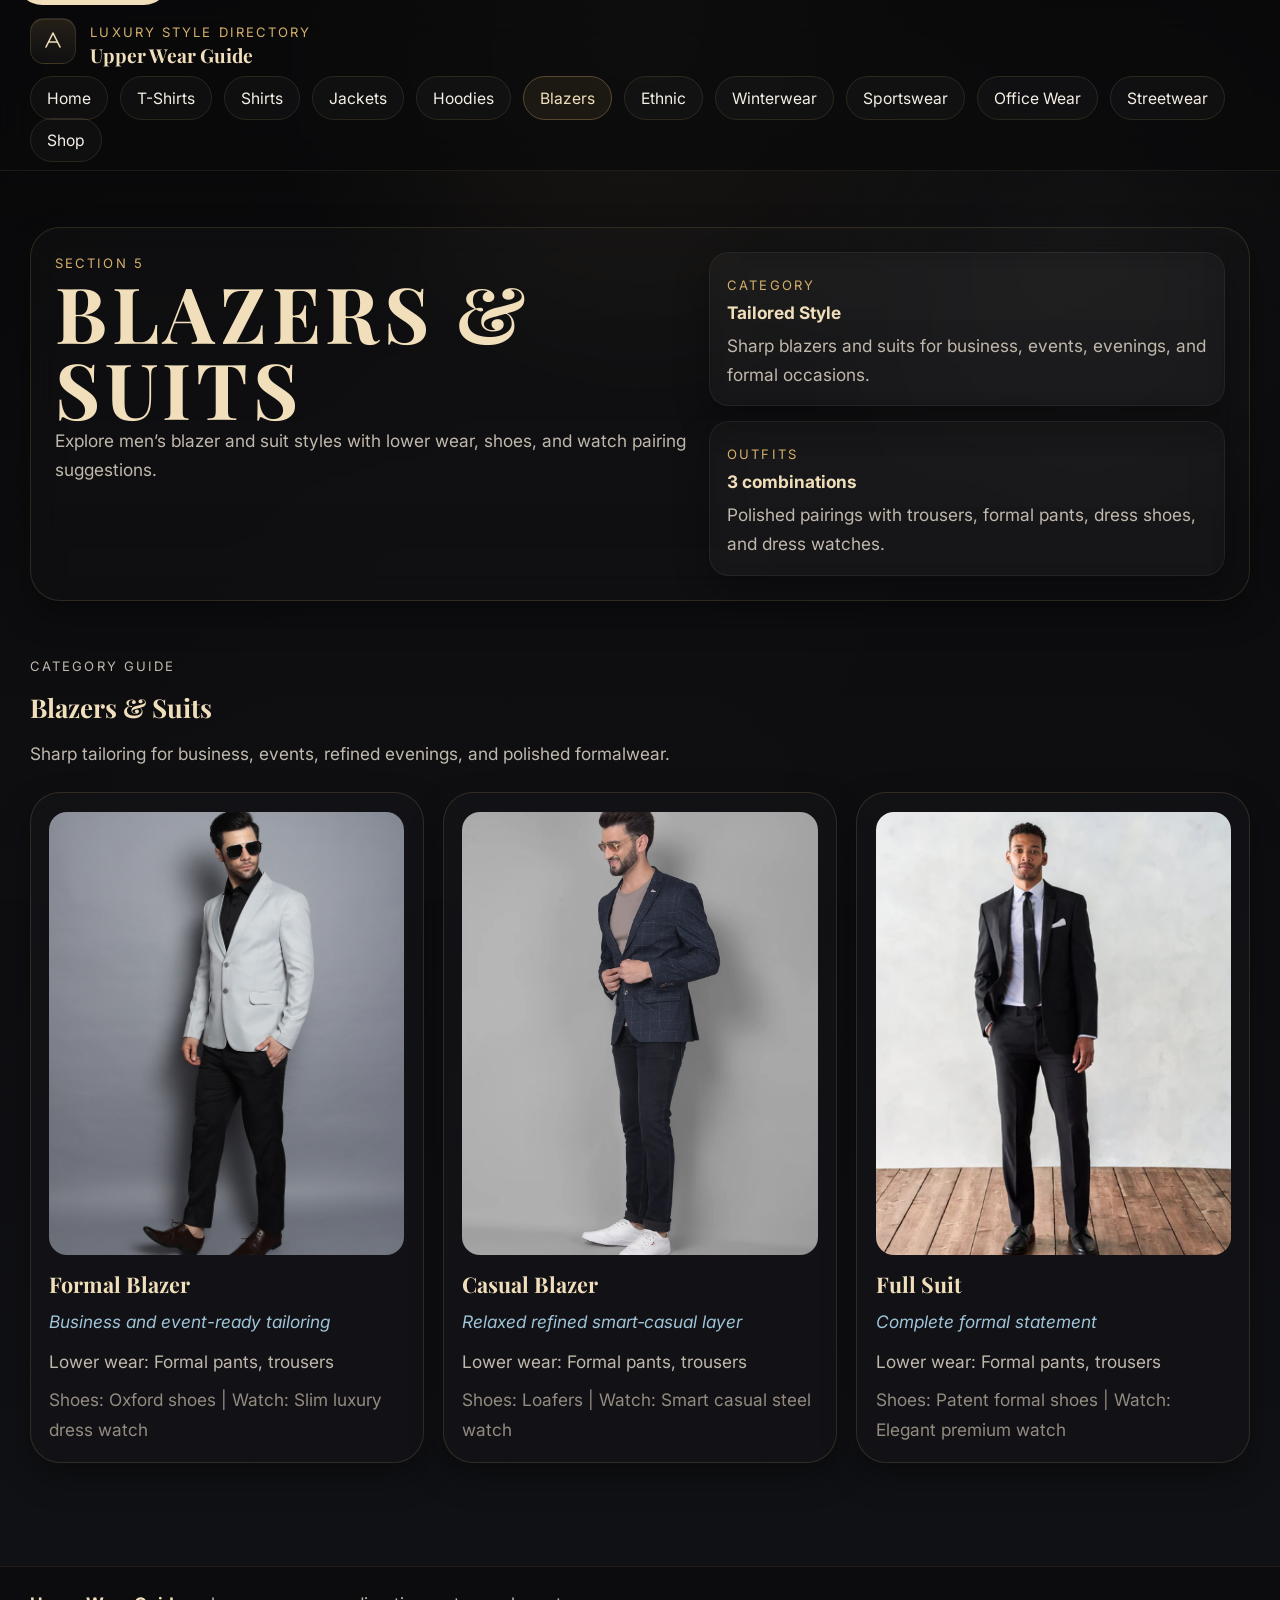
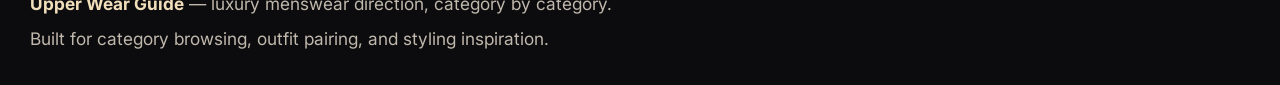
==== commit acced69b: "Update blazers.html" ====
--- a/pintrest/blazers.html
+++ b/pintrest/blazers.html
@@ -46,6 +46,7 @@
           <li><a href="sportswear.html">Sportswear</a></li>
           <li><a href="officewear.html">Office Wear</a></li>
           <li><a href="streetwear.html">Streetwear</a></li>
+          <li><a href="shop.html">Shop</a></li>
         </ul>
       </nav>
     </div>
